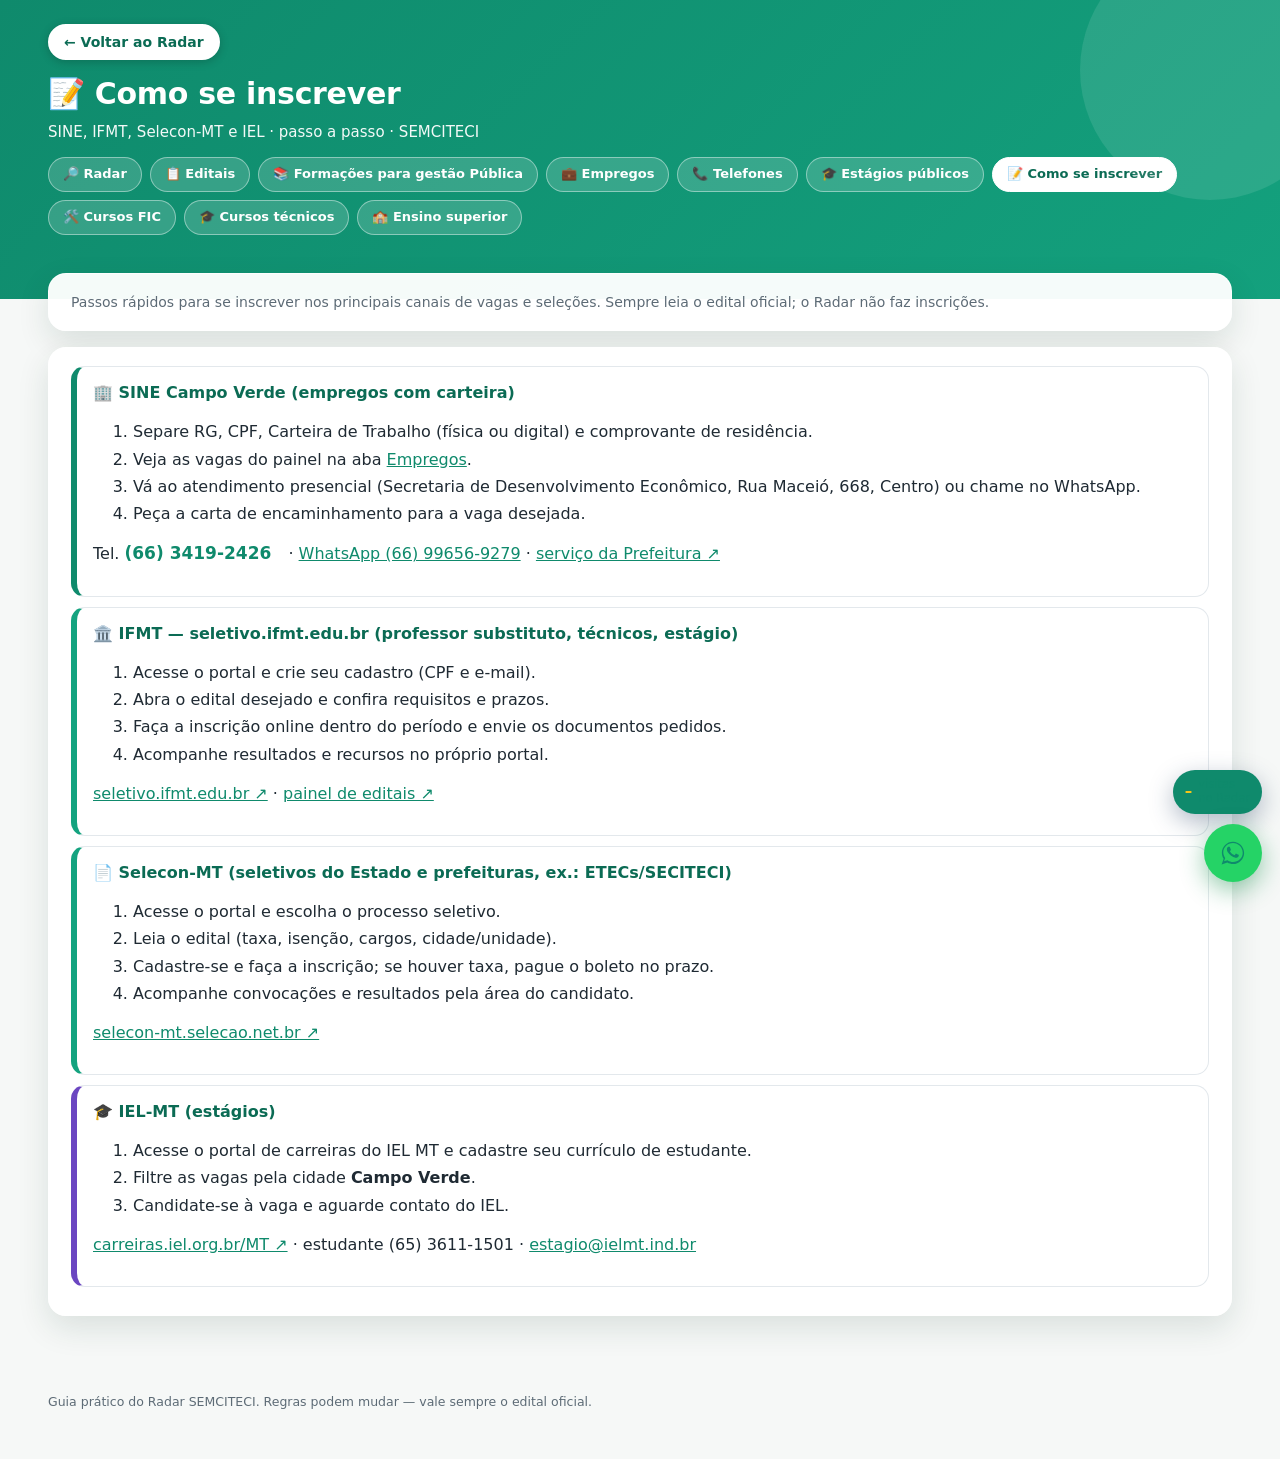
==== como-se-inscrever.html @ ea9b19a1 "Voltar: visible white pill inside header on all tabs" ====
<!DOCTYPE html>
<html lang="pt-BR">
<head>
<meta charset="utf-8">
<meta name="viewport" content="width=device-width, initial-scale=1">
<title>Como se inscrever · Campo Verde – SEMCITECI</title>
<script defer src="https://cloud.umami.is/script.js" data-website-id="8f86e914-4372-4a19-87a1-45985c46d121"></script>
<style>
:root{--azul:#0f8a6c;--azul2:#14a37f;--verde:#0f8a6c;--laranja:#f28c28;--cinza:#5d6b76;--fundo:#f6f8f7;--branco:#fff;--borda:#e3e8ec;--texto:#1f2a33;--ambar:#b7791f}
*{box-sizing:border-box}html,body{margin:0;padding:0}
body{font-family:"Segoe UI",system-ui,-apple-system,Roboto,Arial,sans-serif;background:var(--fundo);color:var(--texto);font-size:15px;line-height:1.45}
a{color:var(--azul2)}
header.topo{background:linear-gradient(135deg,#0f8a6c 0%,#14a37f 55%,#f2a33a 130%);color:#fff;padding:18px clamp(16px,3vw,36px) 16px}
header.topo h1{margin:0;font-size:22px;font-weight:600}
header.topo .sub{margin-top:4px;font-size:13.5px;opacity:.9}
.nav-abas{display:flex;flex-wrap:wrap;gap:8px;margin-top:12px}
.nav-abas a{color:#fff;text-decoration:none;font-size:13px;font-weight:600;padding:6px 12px;border-radius:999px;border:1px solid rgba(255,255,255,.35);background:rgba(255,255,255,.12)}
.nav-abas a:hover{background:rgba(255,255,255,.22)}
.nav-abas a.ativa{background:#fff;color:#0b6b54}
main{max-width:none;width:100%;margin:-40px auto 0;padding:0 clamp(20px,4vw,48px) 48px;box-sizing:border-box;position:relative;z-index:2}
.aviso{background:#fff8e6;border:1px solid #ecc98b;border-radius:10px;padding:12px 14px;margin-bottom:14px;font-size:14px;color:#7a5210}
.intro{background:var(--branco);border:1px solid var(--borda);border-radius:10px;padding:14px 16px;margin-bottom:14px;font-size:14px;color:var(--cinza)}
.bloco{margin-bottom:22px}
.bloco h2{margin:0 0 10px;font-size:17px;color:var(--azul)}
.card{background:var(--branco);border:1px solid var(--borda);border-radius:10px;padding:14px 16px;margin-bottom:10px;border-left:6px solid var(--azul2)}
.card.sine{border-left-color:var(--verde)}
.card.aprend{border-left-color:var(--laranja)}
.card.est{border-left-color:#6b46c1}
.card h3{margin:0 0 6px;font-size:16px;color:var(--azul)}
.meta{display:grid;grid-template-columns:repeat(auto-fit,minmax(140px,1fr));gap:6px 14px;font-size:13.5px;margin:8px 0}
.meta .r{font-size:11px;text-transform:uppercase;letter-spacing:.3px;color:var(--cinza)}
.selo{display:inline-block;font-size:12px;padding:2px 8px;border-radius:999px;border:1px solid var(--borda);background:#f7f9fb;margin:0 4px 4px 0}
.selo.n{background:#e7f4ec;border-color:#a7d3b8;color:#1f5e3a;font-weight:700}
table{width:100%;border-collapse:collapse;font-size:14px;background:#fff;border:1px solid var(--borda);border-radius:10px;overflow:hidden}
th,td{padding:8px 10px;border-bottom:1px solid var(--borda);text-align:left}
th{background:#eef2f7;font-size:12px;text-transform:uppercase;color:var(--cinza)}
td.num{text-align:right;font-weight:700;white-space:nowrap}
footer{max-width:none;width:100%;margin:0 auto;padding:0 clamp(16px,3vw,36px) 30px;font-size:12.5px;color:var(--cinza);box-sizing:border-box}
.flutuantes{position:fixed;right:18px;bottom:18px;z-index:60;display:flex;flex-direction:column;align-items:flex-end;gap:10px}
.visita-flutua{display:inline-flex;align-items:center;gap:6px;background:#0f8a6c;color:#fff;text-decoration:none;border-radius:999px;padding:8px 12px;font-size:12.5px;font-weight:600;box-shadow:0 8px 24px rgba(31,58,95,.35)}
.visita-flutua .n{font-size:15px;font-weight:800;color:#f5c518}
.visita-flutua .rot{opacity:.92;font-weight:500;font-size:11.5px;line-height:1.2}
.zap-flutua{width:58px;height:58px;border-radius:50%;background:#25d366;color:#fff;display:grid;place-items:center;box-shadow:0 8px 24px rgba(18,140,70,.45);text-decoration:none}
@media (max-width:640px){header.topo{padding:14px 16px}header.topo h1{font-size:18px}.flutuantes{right:14px;bottom:14px}}
.tel{font-size:17px;font-weight:700;color:var(--verde);text-decoration:none;margin-right:12px;white-space:nowrap}
.end{font-size:13px;color:var(--cinza)}
.fonte{font-size:12px;color:var(--cinza);margin-top:4px}
.card.emerg{border-left-color:#c53030}
.card.saude{border-left-color:var(--verde)}
/* RADAR_FULLBLEED */

/* full-bleed shell aligned with home */
header.topo{background:linear-gradient(135deg,#0f8a6c 0%,#14a37f 55%,#f2a33a 130%)!important;color:#fff;padding:22px clamp(16px,3vw,36px) 56px!important;position:relative;overflow:hidden}
header.topo:after{content:"";position:absolute;right:-50px;top:-50px;width:220px;height:220px;border-radius:50%;background:rgba(255,255,255,.08);pointer-events:none}
header.topo h1{font-size:26px!important;letter-spacing:-.2px}
header.topo .sub{font-size:14.5px!important;opacity:.95}
.nav-abas a{border-color:rgba(255,255,255,.4)!important;background:rgba(255,255,255,.14)!important}
.nav-abas a.ativa{background:#fff!important;color:#0b6b54!important}
main{max-width:none!important;width:100%!important;margin:-36px auto 0!important;padding:0 clamp(16px,3vw,36px) 40px!important;position:relative;z-index:2;box-sizing:border-box}
main > .aviso,main > .intro,main > .bloco,main > section{background:rgba(255,255,255,.96);backdrop-filter:blur(10px);-webkit-backdrop-filter:blur(10px);border:1px solid rgba(255,255,255,.75);box-shadow:0 10px 28px rgba(20,60,40,.10);border-radius:16px;padding:16px 18px;margin-bottom:14px}
main > .aviso{background:#fff8e6;border-color:#ecc98b}
main > .bloco{padding:16px 18px}
main > .bloco h2{margin-top:0}
footer{max-width:none!important;width:100%!important;padding:0 clamp(16px,3vw,36px) 30px!important;box-sizing:border-box}
table{width:100%!important}
.card{width:100%;box-sizing:border-box}
body{font-size:16px!important;background:#f6f8f7!important}

</style>
<link rel="stylesheet" href="radar-fx.css?v=2">
<style>.cv-bloco{border:3px solid #1b8a3a;background:#e8f6ec;border-radius:14px;padding:12px;margin:0 0 18px}.cv-bloco h2{color:#0f5f27}.cv-bloco .card{border-left:6px solid #1b8a3a}.selo-cv{background:#1b8a3a;color:#fff;border-radius:999px;padding:2px 9px;font-size:12px;font-weight:700;margin-right:4px}ol.passos li{margin:4px 0}</style>
<style id="voltar-css">.btn-voltar{display:inline-flex;align-items:center;gap:6px;position:relative;z-index:100000;background:#fff;color:#0b6b54!important;border:2px solid #fff;text-decoration:none;font:700 14px system-ui,sans-serif;padding:8px 14px;border-radius:999px;box-shadow:0 2px 10px rgba(0,0,0,.2);margin:0 0 12px}.btn-voltar:hover{background:#e8f6ec;color:#0b6b54!important}</style>
</head>
<body>
<header class="topo">
<a class="btn-voltar" href="index.html" aria-label="Voltar para o Radar">← Voltar ao Radar</a>

  <h1>📝 Como se inscrever</h1>
  <div class="sub">SINE, IFMT, Selecon-MT e IEL · passo a passo · SEMCITECI</div>
  <nav class="nav-abas" aria-label="Abas do Radar">
    <a href="index.html">🔎 Radar</a>
    <a href="editais.html">📋 Editais</a>
    <a href="formacoes.html">📚 Formações para gestão Pública</a>
    <a href="empregos.html">💼 Empregos</a>
    <a href="telefones.html">📞 Telefones</a>
    <a href="estagios-publicos.html">🎓 Estágios públicos</a>
    <a class="ativa" href="como-se-inscrever.html">📝 Como se inscrever</a>
    <a href="cursos-fic.html">🛠️ Cursos FIC</a>
    <a href="cursos-tecnicos.html">🎓 Cursos técnicos</a>
    <a href="ensino-superior.html">🏫 Ensino superior</a>
  </nav>
</header>
<main>
  <p class="intro">Passos rápidos para se inscrever nos principais canais de vagas e seleções. Sempre leia o edital oficial; o Radar não faz inscrições.</p>
  <section class="bloco">
    <div class="card sine"><h3>🏢 SINE Campo Verde (empregos com carteira)</h3><ol class="passos"><li>Separe RG, CPF, Carteira de Trabalho (física ou digital) e comprovante de residência.</li><li>Veja as vagas do painel na aba <a href="empregos.html">Empregos</a>.</li><li>Vá ao atendimento presencial (Secretaria de Desenvolvimento Econômico, Rua Maceió, 668, Centro) ou chame no WhatsApp.</li><li>Peça a carta de encaminhamento para a vaga desejada.</li></ol><p>Tel. <a class="tel" href="tel:+556634192426">(66) 3419-2426</a> · <a href="https://wa.me/5566996569279" target="_blank" rel="noopener">WhatsApp (66) 99656-9279</a> · <a href="https://campoverde.servicos.pentagono.info/index/servico/t/empresa/c/60/d/desenvolvimento-economico/s/486/sine" target="_blank" rel="noopener">serviço da Prefeitura ↗</a></p></div>
    <div class="card"><h3>🏛️ IFMT — seletivo.ifmt.edu.br (professor substituto, técnicos, estágio)</h3><ol class="passos"><li>Acesse o portal e crie seu cadastro (CPF e e-mail).</li><li>Abra o edital desejado e confira requisitos e prazos.</li><li>Faça a inscrição online dentro do período e envie os documentos pedidos.</li><li>Acompanhe resultados e recursos no próprio portal.</li></ol><p><a href="https://seletivo.ifmt.edu.br/" target="_blank" rel="noopener">seletivo.ifmt.edu.br ↗</a> · <a href="https://ifmt.edu.br/painel-de-editais/" target="_blank" rel="noopener">painel de editais ↗</a></p></div>
    <div class="card"><h3>📄 Selecon-MT (seletivos do Estado e prefeituras, ex.: ETECs/SECITECI)</h3><ol class="passos"><li>Acesse o portal e escolha o processo seletivo.</li><li>Leia o edital (taxa, isenção, cargos, cidade/unidade).</li><li>Cadastre-se e faça a inscrição; se houver taxa, pague o boleto no prazo.</li><li>Acompanhe convocações e resultados pela área do candidato.</li></ol><p><a href="https://selecon-mt.selecao.net.br/" target="_blank" rel="noopener">selecon-mt.selecao.net.br ↗</a></p></div>
    <div class="card est"><h3>🎓 IEL-MT (estágios)</h3><ol class="passos"><li>Acesse o portal de carreiras do IEL MT e cadastre seu currículo de estudante.</li><li>Filtre as vagas pela cidade <b>Campo Verde</b>.</li><li>Candidate-se à vaga e aguarde contato do IEL.</li></ol><p><a href="https://carreiras.iel.org.br/MT" target="_blank" rel="noopener">carreiras.iel.org.br/MT ↗</a> · estudante (65) 3611-1501 · <a href="mailto:estagio@ielmt.ind.br">estagio@ielmt.ind.br</a></p></div>
  </section>
</main>
<footer>
  <p>Guia prático do Radar SEMCITECI. Regras podem mudar — vale sempre o edital oficial.</p>
</footer>
<div class="flutuantes">
  <a class="visita-flutua" href="https://cloud.umami.is/share/7hVTdO6MIDLnGNvM" target="_blank" rel="noopener noreferrer" title="Ver estatísticas públicas" aria-label="Visitas ao Radar"><span class="n" id="visitaNum">–</span><span class="rot">visitas<br>no Radar</span></a>
  <a class="zap-flutua" href="https://wa.me/556692629903?text=Ol%C3%A1%2C%20vim%20pelo%20Radar%20de%20Oportunidades%20e%20gostaria%20de%20falar%20com%20a%20SEMCITECI." target="_blank" rel="noopener" aria-label="Fale com a SEMCITECI pelo WhatsApp" title="Fale com a SEMCITECI"><svg width="28" height="28" viewBox="0 0 32 32" aria-hidden="true"><path fill="currentColor" d="M16 3C9 3 3.3 8.7 3.3 15.7c0 2.5.7 4.9 2 7L3 29l6.5-2.1c2 1.1 4.2 1.7 6.5 1.7 7 0 12.7-5.7 12.7-12.7S23 3 16 3zm0 23.2c-2.1 0-4.1-.6-5.9-1.7l-.4-.3-3.9 1.3 1.3-3.8-.3-.4c-1.2-1.8-1.9-3.9-1.9-6.1C4.9 9.6 9.9 4.7 16 4.7s11.1 5 11.1 11.1S22.1 26.2 16 26.2zm6.1-8.3c-.3-.2-2-1-2.3-1.1-.3-.1-.5-.2-.8.2-.2.3-.9 1.1-1.1 1.3-.2.2-.4.3-.7.1-.3-.2-1.4-.5-2.7-1.7-1-.9-1.7-2-1.9-2.3-.2-.3 0-.5.1-.7l.5-.6c.2-.2.2-.4.3-.6.1-.2 0-.5 0-.6l-1-2.5c-.3-.7-.5-.6-.8-.6h-.6c-.2 0-.6.1-.9.4-.3.3-1.2 1.1-1.2 2.8s1.2 3.2 1.4 3.5c.2.2 2.4 3.6 5.8 5 .8.3 1.4.5 1.9.7.8.3 1.5.2 2.1.1.6-.1 2-.8 2.2-1.6.3-.8.3-1.4.2-1.6-.1-.1-.3-.2-.6-.3z"/></svg></a>
</div>
<script>
(function(){
  var SHARE='7hVTdO6MIDLnGNvM',WID='8f86e914-4372-4a19-87a1-45985c46d121',BASE='https://cloud.umami.is/analytics/us/api',el=document.getElementById('visitaNum');
  if(el){ fetch(BASE+'/share/'+SHARE).then(function(r){return r.json();}).then(function(s){return fetch(BASE+'/websites/'+WID+'/stats?startAt=0&endAt='+Date.now(),{headers:{'x-umami-share-token':s.token,'x-umami-share-context':SHARE}}).then(function(r){return r.json();});}).then(function(st){if(st&&st.visitors!=null)el.textContent=Number(st.visitors).toLocaleString('pt-BR');}).catch(function(){}); }
})();
</script>
<script defer src="radar-fx.js?v=2"></script>
</body>
</html>
---- radar-fx.css ----
/* Radar SEMCITECI — transição tecnológica entre abas */
@view-transition { navigation: auto; }

::view-transition-old(root) {
  animation: radar-out .42s cubic-bezier(.2,.8,.2,1) both;
}
::view-transition-new(root) {
  animation: radar-in .55s cubic-bezier(.2,.8,.2,1) both;
}

@keyframes radar-out {
  0% { opacity: 1; filter: blur(0) brightness(1); transform: scale(1); }
  100% { opacity: 0; filter: blur(8px) brightness(1.25); transform: scale(1.03); }
}
@keyframes radar-in {
  0% { opacity: 0; filter: blur(10px) brightness(1.35); transform: scale(.97); clip-path: inset(0 50% 0 50%); }
  55% { clip-path: inset(0 0 0 0); }
  100% { opacity: 1; filter: blur(0) brightness(1); transform: scale(1); clip-path: inset(0 0 0 0); }
}

#radar-fx-overlay {
  position: fixed; inset: 0; z-index: 99999; pointer-events: none;
  opacity: 0; visibility: hidden;
  background:
    radial-gradient(ellipse 80% 60% at 50% 40%, rgba(15,138,108,.45), transparent 70%),
    linear-gradient(180deg, #06241c 0%, #0b3d32 45%, #0a2a24 100%);
  transition: opacity .2s ease, visibility .2s;
}
#radar-fx-overlay.on { opacity: 1; visibility: visible; pointer-events: auto; }

#radar-fx-overlay .grid {
  position: absolute; inset: 0;
  background-image:
    linear-gradient(rgba(120,255,210,.08) 1px, transparent 1px),
    linear-gradient(90deg, rgba(120,255,210,.08) 1px, transparent 1px);
  background-size: 40px 40px;
  mask-image: radial-gradient(ellipse at center, #000 30%, transparent 75%);
  animation: grid-pulse .9s ease-out both;
}
#radar-fx-overlay .scan {
  position: absolute; left: 0; right: 0; height: 28%;
  background: linear-gradient(180deg, transparent, rgba(80,255,200,.35), transparent);
  box-shadow: 0 0 40px rgba(80,255,200,.4);
  animation: scan-sweep .85s cubic-bezier(.2,.7,.2,1) both;
}
#radar-fx-overlay .ring {
  position: absolute; left: 50%; top: 42%; width: 180px; height: 180px;
  margin: -90px 0 0 -90px; border-radius: 50%;
  border: 2px solid rgba(120,255,210,.55);
  box-shadow: 0 0 30px rgba(80,255,200,.35), inset 0 0 30px rgba(80,255,200,.12);
  animation: ring-spin .9s ease-out both;
}
#radar-fx-overlay .ring:before, #radar-fx-overlay .ring:after {
  content: ""; position: absolute; inset: 18%; border-radius: 50%;
  border: 1px dashed rgba(120,255,210,.4);
}
#radar-fx-overlay .ring:after { inset: 34%; border-style: solid; border-color: rgba(242,140,40,.7); }
#radar-fx-overlay .beam {
  position: absolute; left: 50%; top: 42%; width: 2px; height: 90px;
  margin-left: -1px; margin-top: -90px;
  background: linear-gradient(180deg, rgba(242,140,40,.95), transparent);
  transform-origin: bottom center;
  animation: beam-rot .9s linear both;
  filter: drop-shadow(0 0 8px #f28c28);
}
#radar-fx-overlay .label {
  position: absolute; left: 50%; top: 68%; transform: translateX(-50%);
  font-family: "Segoe UI", system-ui, sans-serif;
  font-size: 13px; font-weight: 700; letter-spacing: .28em; text-transform: uppercase;
  color: #b8ffe8; text-shadow: 0 0 18px rgba(80,255,200,.8);
  white-space: nowrap;
}
#radar-fx-overlay .label b { color: #ffd28a; }

@keyframes scan-sweep {
  0% { top: -30%; opacity: 0; }
  20% { opacity: 1; }
  100% { top: 100%; opacity: .2; }
}
@keyframes ring-spin {
  0% { transform: scale(.4) rotate(0deg); opacity: 0; }
  40% { opacity: 1; }
  100% { transform: scale(1.15) rotate(180deg); opacity: .85; }
}
@keyframes beam-rot {
  0% { transform: rotate(0deg); opacity: 0; }
  15% { opacity: 1; }
  100% { transform: rotate(320deg); opacity: .7; }
}
@keyframes grid-pulse {
  0% { opacity: 0; transform: scale(1.08); }
  100% { opacity: 1; transform: scale(1); }
}

/* entrada da página */
body.radar-enter main,
body.radar-enter .shell,
body.radar-enter .painel {
  animation: page-rise .65s cubic-bezier(.2,.8,.2,1) both;
}
@keyframes page-rise {
  0% { opacity: 0; transform: translateY(18px); filter: blur(6px); }
  100% { opacity: 1; transform: none; filter: none; }
}

@media (prefers-reduced-motion: reduce) {
  ::view-transition-old(root), ::view-transition-new(root),
  #radar-fx-overlay .scan, #radar-fx-overlay .ring, #radar-fx-overlay .beam,
  #radar-fx-overlay .grid, body.radar-enter main, body.radar-enter .shell, body.radar-enter .painel {
    animation: none !important;
  }
  #radar-fx-overlay { display: none !important; }
}


/* === Tema unificado das abas (igual à inicial) === */
html, body { width: 100%; max-width: 100%; overflow-x: hidden; }
body {
  --azul: #0f8a6c !important;
  --azul2: #14a37f !important;
  --verde: #0f8a6c !important;
  --laranja: #f28c28 !important;
  --cinza: #5d6b76 !important;
  --fundo: #f6f8f7 !important;
  --borda: #e3e8ec !important;
  --texto: #1f2a33 !important;
  background: #f6f8f7 !important;
  font-size: 16px !important;
}
header.topo {
  background: linear-gradient(135deg, #0f8a6c 0%, #14a37f 55%, #f2a33a 130%) !important;
  background-size: 200% 200% !important;
  color: #fff !important;
  padding: 24px clamp(20px, 4vw, 48px) 64px !important;
  width: 100% !important;
  box-sizing: border-box !important;
  position: relative !important;
  overflow: hidden !important;
}
header.topo:after {
  content: "" !important;
  position: absolute !important;
  right: -60px !important; top: -60px !important;
  width: 260px !important; height: 260px !important;
  border-radius: 50% !important;
  background: rgba(255,255,255,.1) !important;
  pointer-events: none !important;
}
header.topo h1 { margin: 0 !important; font-size: clamp(22px, 2.4vw, 30px) !important; font-weight: 700 !important; letter-spacing: -.3px !important; }
header.topo .sub { margin-top: 6px !important; font-size: 15px !important; opacity: .95 !important; }
.nav-abas { display: flex !important; flex-wrap: wrap !important; gap: 8px !important; margin-top: 14px !important; }
.nav-abas a {
  color: #fff !important; text-decoration: none !important; font-size: 13px !important; font-weight: 600 !important;
  padding: 7px 14px !important; border-radius: 999px !important;
  border: 1px solid rgba(255,255,255,.42) !important; background: rgba(255,255,255,.16) !important;
}
.nav-abas a:hover { background: rgba(255,255,255,.28) !important; }
.nav-abas a.ativa { background: #fff !important; color: #0b6b54 !important; border-color: #fff !important; }

main {
  max-width: none !important;
  width: 100% !important;
  margin: -40px 0 0 !important;
  padding: 0 clamp(20px, 4vw, 48px) 48px !important;
  position: relative !important;
  z-index: 2 !important;
  box-sizing: border-box !important;
}
main > .aviso,
main > .intro,
main > .bloco,
main > section.bloco {
  width: 100% !important;
  max-width: none !important;
  box-sizing: border-box !important;
  background: rgba(255,255,255,.96) !important;
  backdrop-filter: blur(12px);
  -webkit-backdrop-filter: blur(12px);
  border: 1px solid rgba(255,255,255,.75) !important;
  box-shadow: 0 12px 32px rgba(20,60,40,.12) !important;
  border-radius: 18px !important;
  padding: 18px 22px !important;
  margin-bottom: 16px !important;
}
main > .aviso { background: #fff8e6 !important; border-color: #ecc98b !important; }
main > .bloco h2 { margin: 0 0 12px !important; color: #0b6b54 !important; font-size: 18px !important; }
.card {
  width: 100% !important;
  max-width: none !important;
  box-sizing: border-box !important;
  border-radius: 14px !important;
  border-left-width: 6px !important;
}
.card h3 { color: #0b6b54 !important; }
table { width: 100% !important; border-radius: 14px !important; overflow: hidden !important; }
.selo.n, .selo.ok { background: #e6f6f1 !important; border-color: #9ad9c4 !important; color: #0b6b54 !important; }
a { color: #0f8a6c !important; }
footer {
  max-width: none !important; width: 100% !important;
  padding: 0 clamp(20px, 4vw, 48px) 36px !important;
  box-sizing: border-box !important;
}
.visita-flutua { background: #0f8a6c !important; }
@media (max-width: 640px) {
  header.topo { padding: 18px 16px 52px !important; }
  header.topo h1 { font-size: 20px !important; }
  main { padding: 0 12px 32px !important; margin-top: -28px !important; }
}
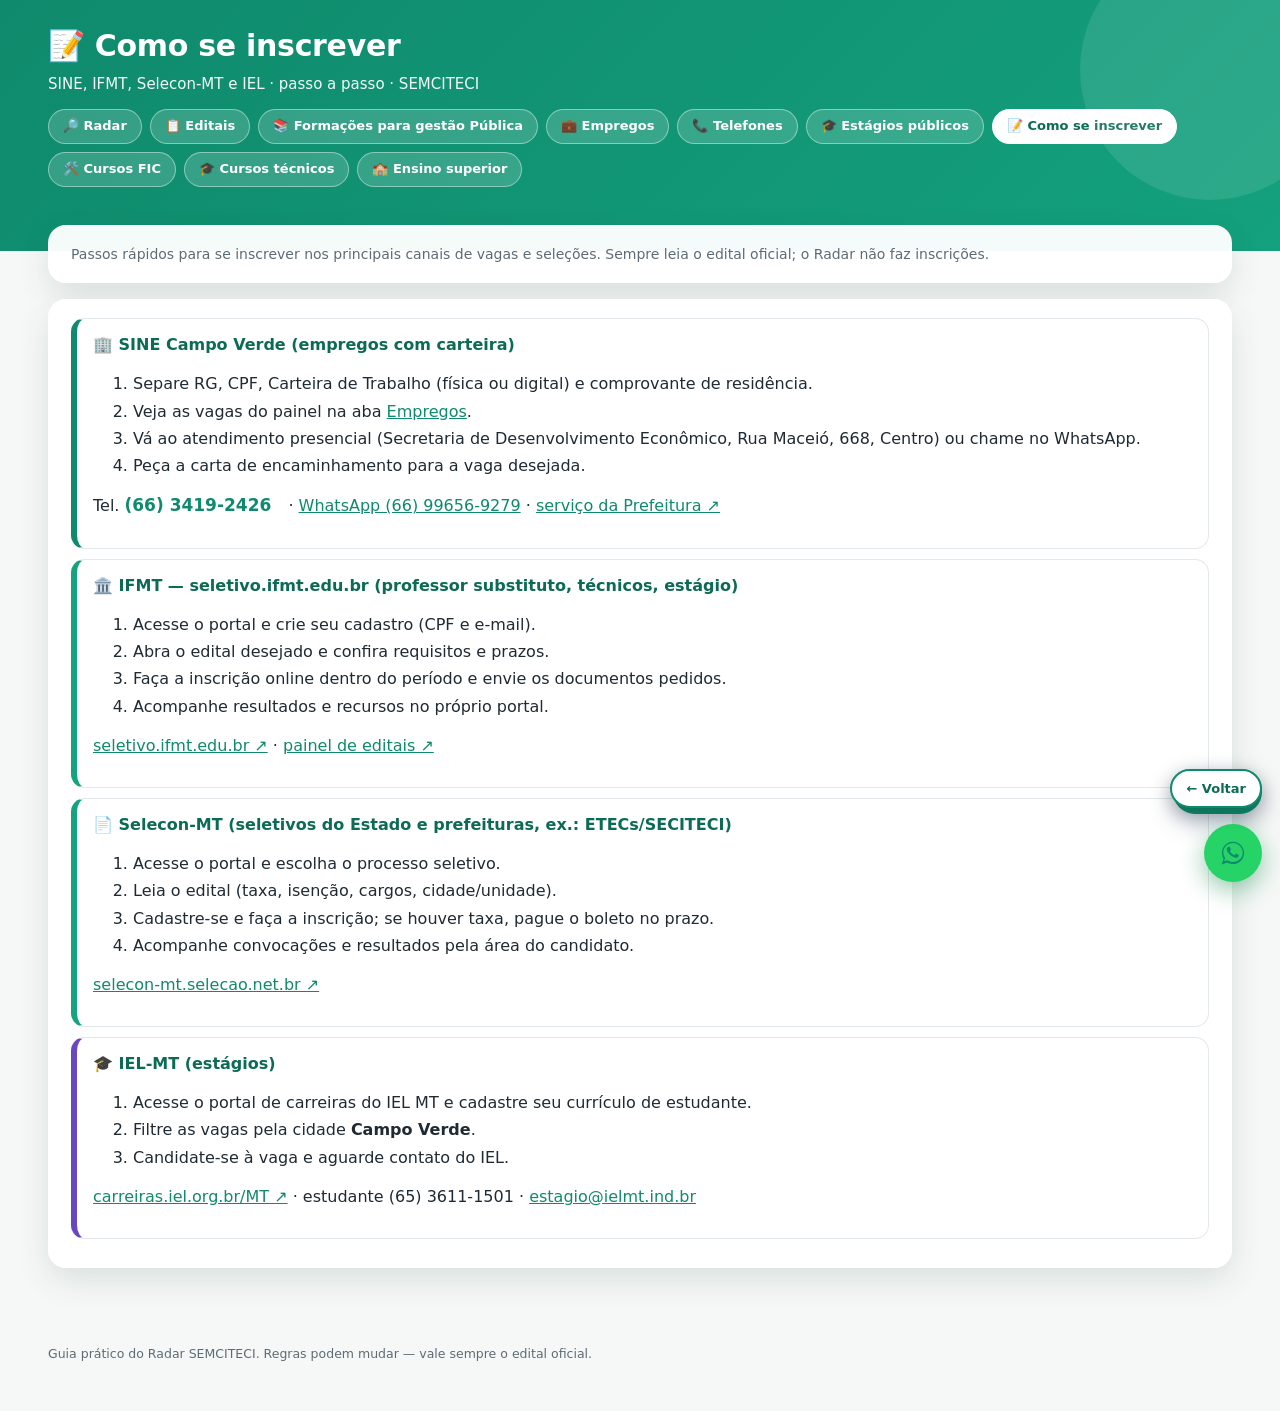
==== commit ab818b0b: "Voltar: floating pill near visit counter" ====
--- a/como-se-inscrever.html
+++ b/como-se-inscrever.html
@@ -69,13 +69,11 @@
 </style>
 <link rel="stylesheet" href="radar-fx.css?v=2">
 <style>.cv-bloco{border:3px solid #1b8a3a;background:#e8f6ec;border-radius:14px;padding:12px;margin:0 0 18px}.cv-bloco h2{color:#0f5f27}.cv-bloco .card{border-left:6px solid #1b8a3a}.selo-cv{background:#1b8a3a;color:#fff;border-radius:999px;padding:2px 9px;font-size:12px;font-weight:700;margin-right:4px}ol.passos li{margin:4px 0}</style>
-<style id="voltar-css">.btn-voltar{display:inline-flex;align-items:center;gap:6px;position:relative;z-index:100000;background:#fff;color:#0b6b54!important;border:2px solid #fff;text-decoration:none;font:700 14px system-ui,sans-serif;padding:8px 14px;border-radius:999px;box-shadow:0 2px 10px rgba(0,0,0,.2);margin:0 0 12px}.btn-voltar:hover{background:#e8f6ec;color:#0b6b54!important}</style>
+<style id="voltar-css">.btn-voltar{position:fixed;right:18px;bottom:92px;z-index:100001;display:inline-flex;align-items:center;gap:6px;background:#fff;color:#0b6b54!important;border:2px solid #0f8a6c;text-decoration:none;font:700 13px system-ui,sans-serif;padding:10px 14px;border-radius:999px;box-shadow:0 6px 18px rgba(0,0,0,.22)}.btn-voltar:hover{background:#e8f6ec}</style>
 </head>
 <body>
 <header class="topo">
-<a class="btn-voltar" href="index.html" aria-label="Voltar para o Radar">← Voltar ao Radar</a>
-
-  <h1>📝 Como se inscrever</h1>
+<h1>📝 Como se inscrever</h1>
   <div class="sub">SINE, IFMT, Selecon-MT e IEL · passo a passo · SEMCITECI</div>
   <nav class="nav-abas" aria-label="Abas do Radar">
     <a href="index.html">🔎 Radar</a>
@@ -102,6 +100,7 @@
 <footer>
   <p>Guia prático do Radar SEMCITECI. Regras podem mudar — vale sempre o edital oficial.</p>
 </footer>
+<a class="btn-voltar" href="index.html" aria-label="Voltar para o Radar">← Voltar</a>
 <div class="flutuantes">
   <a class="visita-flutua" href="https://cloud.umami.is/share/7hVTdO6MIDLnGNvM" target="_blank" rel="noopener noreferrer" title="Ver estatísticas públicas" aria-label="Visitas ao Radar"><span class="n" id="visitaNum">–</span><span class="rot">visitas<br>no Radar</span></a>
   <a class="zap-flutua" href="https://wa.me/556692629903?text=Ol%C3%A1%2C%20vim%20pelo%20Radar%20de%20Oportunidades%20e%20gostaria%20de%20falar%20com%20a%20SEMCITECI." target="_blank" rel="noopener" aria-label="Fale com a SEMCITECI pelo WhatsApp" title="Fale com a SEMCITECI"><svg width="28" height="28" viewBox="0 0 32 32" aria-hidden="true"><path fill="currentColor" d="M16 3C9 3 3.3 8.7 3.3 15.7c0 2.5.7 4.9 2 7L3 29l6.5-2.1c2 1.1 4.2 1.7 6.5 1.7 7 0 12.7-5.7 12.7-12.7S23 3 16 3zm0 23.2c-2.1 0-4.1-.6-5.9-1.7l-.4-.3-3.9 1.3 1.3-3.8-.3-.4c-1.2-1.8-1.9-3.9-1.9-6.1C4.9 9.6 9.9 4.7 16 4.7s11.1 5 11.1 11.1S22.1 26.2 16 26.2zm6.1-8.3c-.3-.2-2-1-2.3-1.1-.3-.1-.5-.2-.8.2-.2.3-.9 1.1-1.1 1.3-.2.2-.4.3-.7.1-.3-.2-1.4-.5-2.7-1.7-1-.9-1.7-2-1.9-2.3-.2-.3 0-.5.1-.7l.5-.6c.2-.2.2-.4.3-.6.1-.2 0-.5 0-.6l-1-2.5c-.3-.7-.5-.6-.8-.6h-.6c-.2 0-.6.1-.9.4-.3.3-1.2 1.1-1.2 2.8s1.2 3.2 1.4 3.5c.2.2 2.4 3.6 5.8 5 .8.3 1.4.5 1.9.7.8.3 1.5.2 2.1.1.6-.1 2-.8 2.2-1.6.3-.8.3-1.4.2-1.6-.1-.1-.3-.2-.6-.3z"/></svg></a>
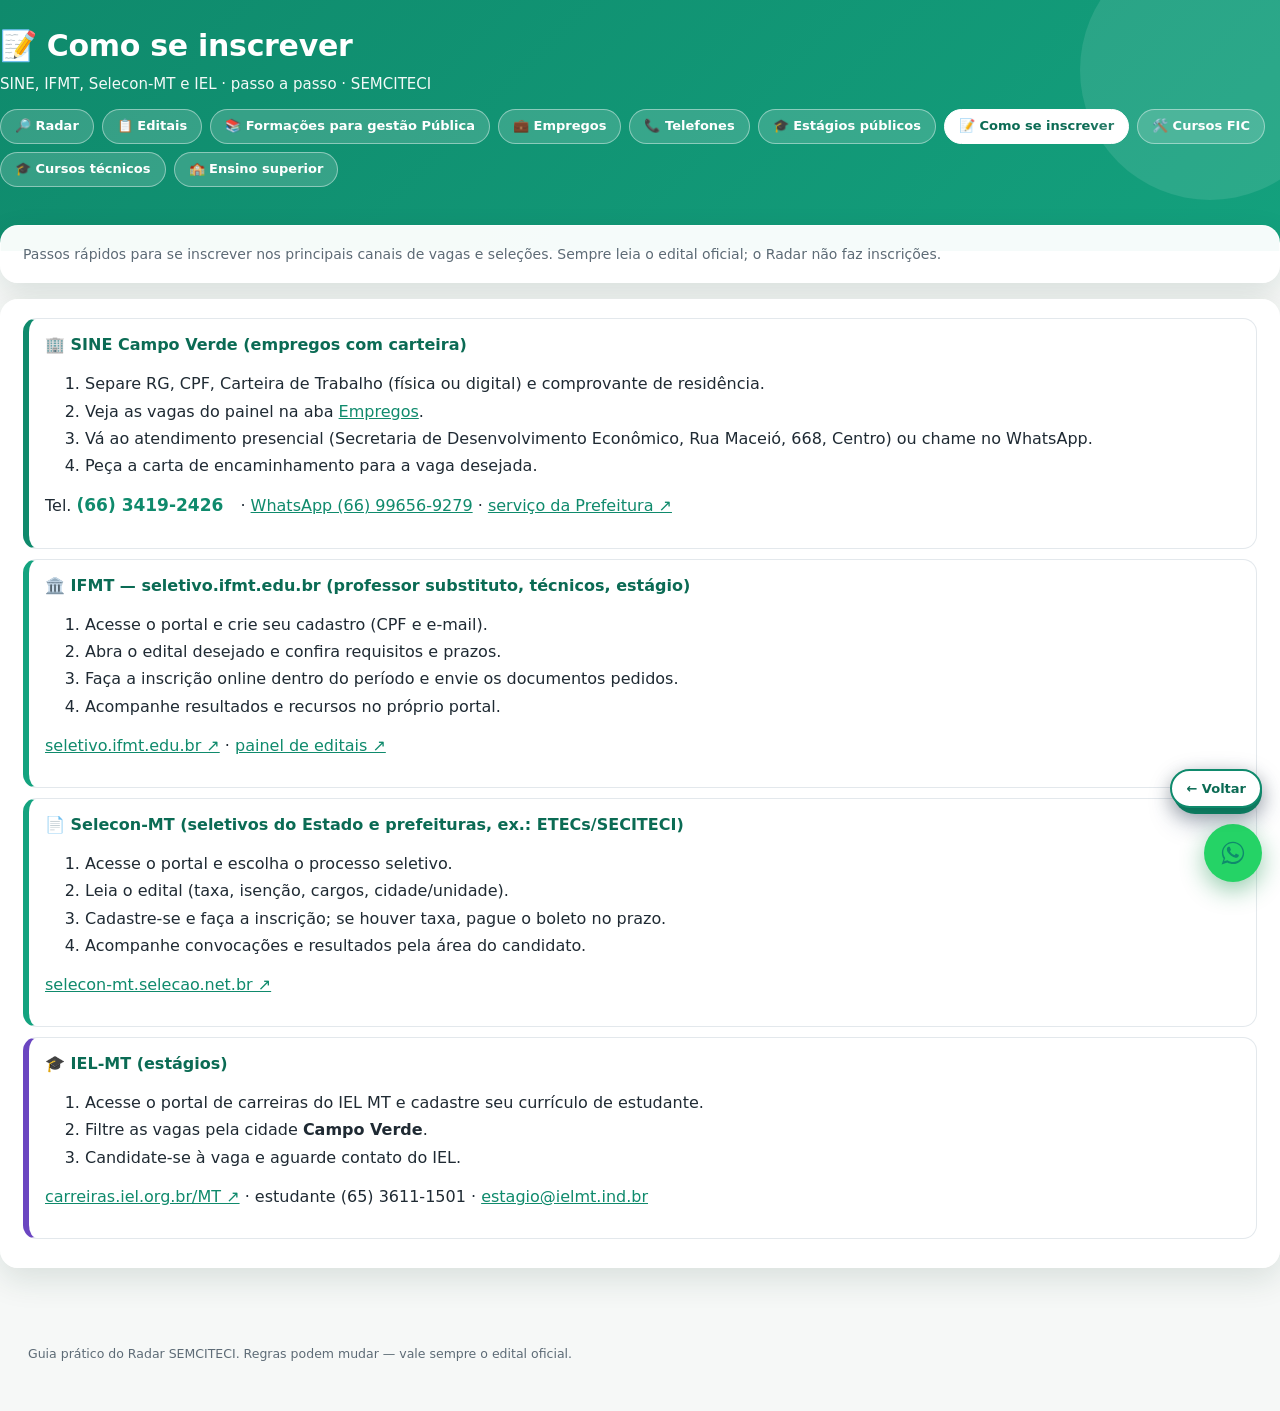
==== commit 4d2f5882: "Add Instagram @semcitecicampoverdemt; unify left margin with logo (radar-fx)" ====
--- a/como-se-inscrever.html
+++ b/como-se-inscrever.html
@@ -67,7 +67,7 @@
 body{font-size:16px!important;background:#f6f8f7!important}
 
 </style>
-<link rel="stylesheet" href="radar-fx.css?v=2">
+<link rel="stylesheet" href="radar-fx.css?v=3">
 <style>.cv-bloco{border:3px solid #1b8a3a;background:#e8f6ec;border-radius:14px;padding:12px;margin:0 0 18px}.cv-bloco h2{color:#0f5f27}.cv-bloco .card{border-left:6px solid #1b8a3a}.selo-cv{background:#1b8a3a;color:#fff;border-radius:999px;padding:2px 9px;font-size:12px;font-weight:700;margin-right:4px}ol.passos li{margin:4px 0}</style>
 <style id="voltar-css">.btn-voltar{position:fixed;right:18px;bottom:92px;z-index:100001;display:inline-flex;align-items:center;gap:6px;background:#fff;color:#0b6b54!important;border:2px solid #0f8a6c;text-decoration:none;font:700 13px system-ui,sans-serif;padding:10px 14px;border-radius:999px;box-shadow:0 6px 18px rgba(0,0,0,.22)}.btn-voltar:hover{background:#e8f6ec}</style>
 </head>
--- a/radar-fx.css
+++ b/radar-fx.css
@@ -131,7 +131,7 @@
   background: linear-gradient(135deg, #0f8a6c 0%, #14a37f 55%, #f2a33a 130%) !important;
   background-size: 200% 200% !important;
   color: #fff !important;
-  padding: 24px clamp(20px, 4vw, 48px) 64px !important;
+  padding: 24px 0 64px !important; /* lateral = .wrap (mesma margem da logo) */
   width: 100% !important;
   box-sizing: border-box !important;
   position: relative !important;
@@ -161,7 +161,7 @@
   max-width: none !important;
   width: 100% !important;
   margin: -40px 0 0 !important;
-  padding: 0 clamp(20px, 4vw, 48px) 48px !important;
+  padding: 0 0 48px !important; /* lateral via .wrap */
   position: relative !important;
   z-index: 2 !important;
   box-sizing: border-box !important;
@@ -197,12 +197,20 @@
 a { color: #0f8a6c !important; }
 footer {
   max-width: none !important; width: 100% !important;
-  padding: 0 clamp(20px, 4vw, 48px) 36px !important;
+  padding: 0 clamp(16px, 3vw, 28px) 36px !important;
   box-sizing: border-box !important;
 }
 .visita-flutua { background: #0f8a6c !important; }
+/* mesma margem lateral da logo em todo o Radar */
+.wrap,
+.shell.wrap,
+header.topo .wrap {
+  padding-left: clamp(16px, 3vw, 28px) !important;
+  padding-right: clamp(16px, 3vw, 28px) !important;
+  box-sizing: border-box !important;
+}
 @media (max-width: 640px) {
-  header.topo { padding: 18px 16px 52px !important; }
+  header.topo { padding: 18px 0 52px !important; }
   header.topo h1 { font-size: 20px !important; }
-  main { padding: 0 12px 32px !important; margin-top: -28px !important; }
-}
+  main { padding-left: 0 !important; padding-right: 0 !important; padding-bottom: 32px !important; margin-top: -28px !important; }
+}
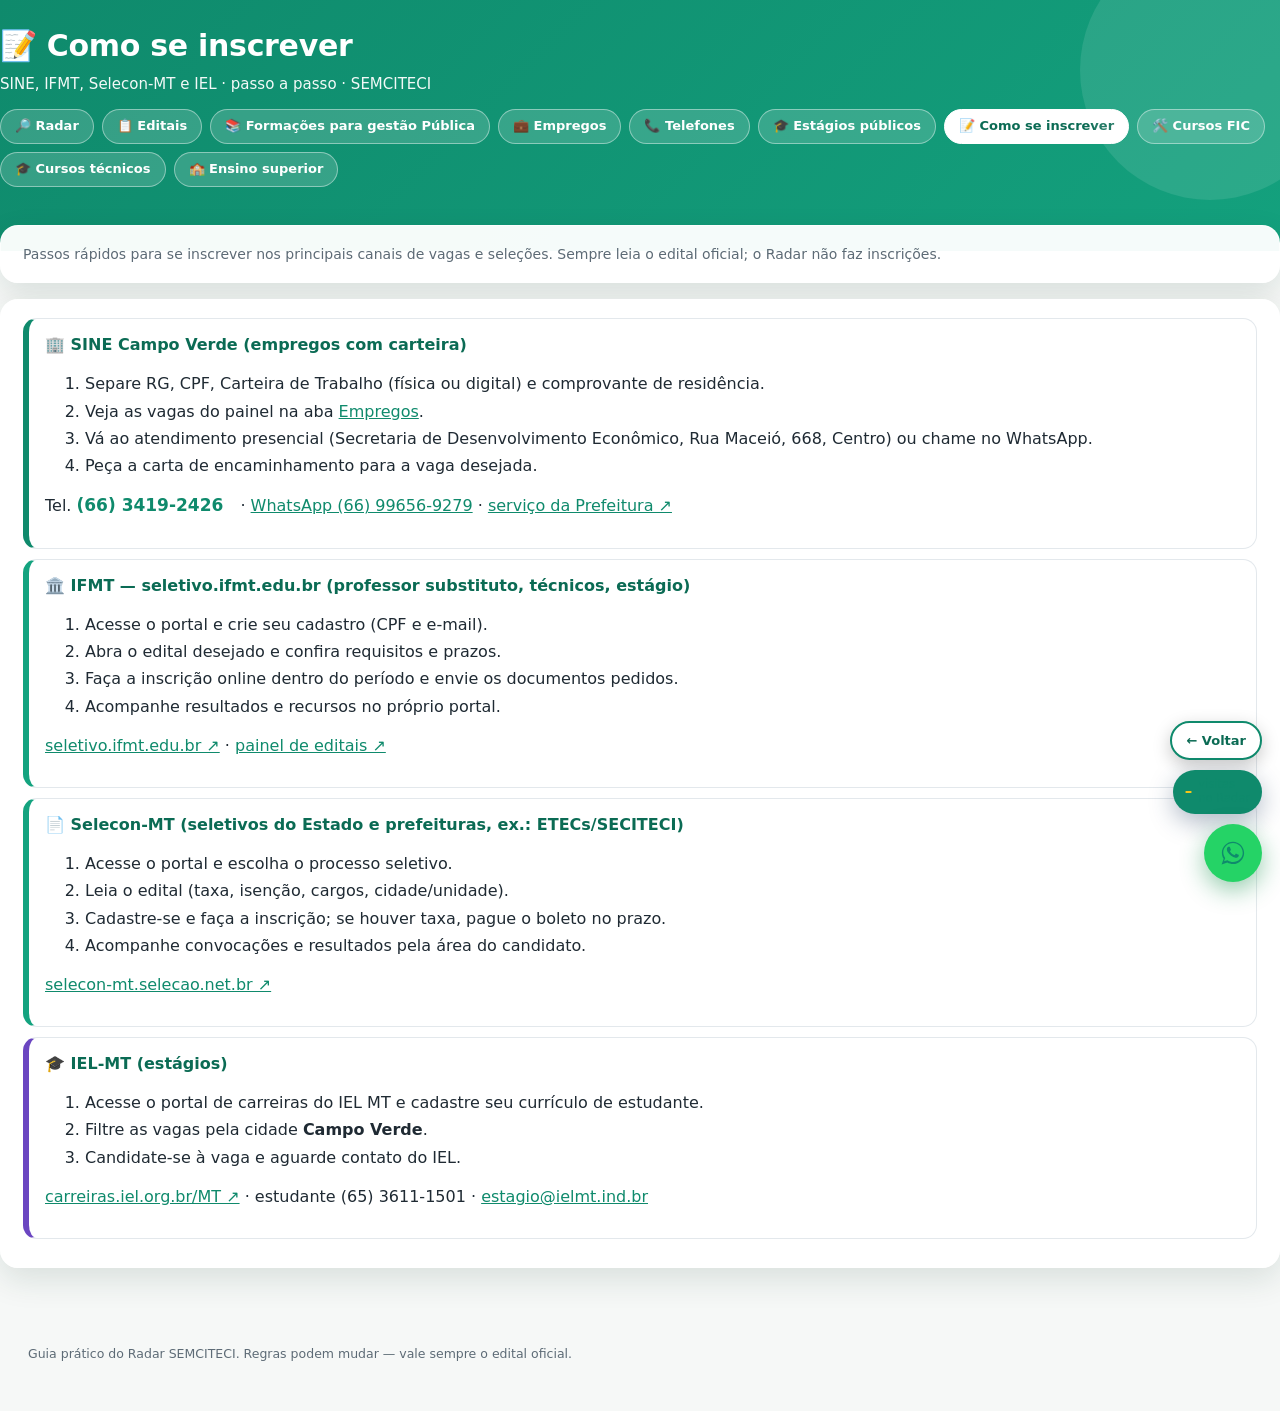
==== commit cdbad315: "Voltar flutuante acima do medidor de visitas" ====
--- a/como-se-inscrever.html
+++ b/como-se-inscrever.html
@@ -69,7 +69,7 @@
 </style>
 <link rel="stylesheet" href="radar-fx.css?v=3">
 <style>.cv-bloco{border:3px solid #1b8a3a;background:#e8f6ec;border-radius:14px;padding:12px;margin:0 0 18px}.cv-bloco h2{color:#0f5f27}.cv-bloco .card{border-left:6px solid #1b8a3a}.selo-cv{background:#1b8a3a;color:#fff;border-radius:999px;padding:2px 9px;font-size:12px;font-weight:700;margin-right:4px}ol.passos li{margin:4px 0}</style>
-<style id="voltar-css">.btn-voltar{position:fixed;right:18px;bottom:92px;z-index:100001;display:inline-flex;align-items:center;gap:6px;background:#fff;color:#0b6b54!important;border:2px solid #0f8a6c;text-decoration:none;font:700 13px system-ui,sans-serif;padding:10px 14px;border-radius:999px;box-shadow:0 6px 18px rgba(0,0,0,.22)}.btn-voltar:hover{background:#e8f6ec}</style>
+<style id="voltar-css">.btn-voltar{position:static;display:inline-flex;align-items:center;gap:6px;background:#fff;color:#0b6b54!important;border:2px solid #0f8a6c;text-decoration:none;font:700 13px system-ui,sans-serif;padding:10px 14px;border-radius:999px;box-shadow:0 6px 18px rgba(0,0,0,.22);white-space:nowrap}.btn-voltar:hover{background:#e8f6ec}.flutuantes{z-index:100001!important}</style>
 </head>
 <body>
 <header class="topo">
@@ -100,8 +100,8 @@
 <footer>
   <p>Guia prático do Radar SEMCITECI. Regras podem mudar — vale sempre o edital oficial.</p>
 </footer>
-<a class="btn-voltar" href="index.html" aria-label="Voltar para o Radar">← Voltar</a>
 <div class="flutuantes">
+  <a class="btn-voltar" href="index.html" aria-label="Voltar para o Radar">← Voltar</a>
   <a class="visita-flutua" href="https://cloud.umami.is/share/7hVTdO6MIDLnGNvM" target="_blank" rel="noopener noreferrer" title="Ver estatísticas públicas" aria-label="Visitas ao Radar"><span class="n" id="visitaNum">–</span><span class="rot">visitas<br>no Radar</span></a>
   <a class="zap-flutua" href="https://wa.me/556692629903?text=Ol%C3%A1%2C%20vim%20pelo%20Radar%20de%20Oportunidades%20e%20gostaria%20de%20falar%20com%20a%20SEMCITECI." target="_blank" rel="noopener" aria-label="Fale com a SEMCITECI pelo WhatsApp" title="Fale com a SEMCITECI"><svg width="28" height="28" viewBox="0 0 32 32" aria-hidden="true"><path fill="currentColor" d="M16 3C9 3 3.3 8.7 3.3 15.7c0 2.5.7 4.9 2 7L3 29l6.5-2.1c2 1.1 4.2 1.7 6.5 1.7 7 0 12.7-5.7 12.7-12.7S23 3 16 3zm0 23.2c-2.1 0-4.1-.6-5.9-1.7l-.4-.3-3.9 1.3 1.3-3.8-.3-.4c-1.2-1.8-1.9-3.9-1.9-6.1C4.9 9.6 9.9 4.7 16 4.7s11.1 5 11.1 11.1S22.1 26.2 16 26.2zm6.1-8.3c-.3-.2-2-1-2.3-1.1-.3-.1-.5-.2-.8.2-.2.3-.9 1.1-1.1 1.3-.2.2-.4.3-.7.1-.3-.2-1.4-.5-2.7-1.7-1-.9-1.7-2-1.9-2.3-.2-.3 0-.5.1-.7l.5-.6c.2-.2.2-.4.3-.6.1-.2 0-.5 0-.6l-1-2.5c-.3-.7-.5-.6-.8-.6h-.6c-.2 0-.6.1-.9.4-.3.3-1.2 1.1-1.2 2.8s1.2 3.2 1.4 3.5c.2.2 2.4 3.6 5.8 5 .8.3 1.4.5 1.9.7.8.3 1.5.2 2.1.1.6-.1 2-.8 2.2-1.6.3-.8.3-1.4.2-1.6-.1-.1-.3-.2-.6-.3z"/></svg></a>
 </div>
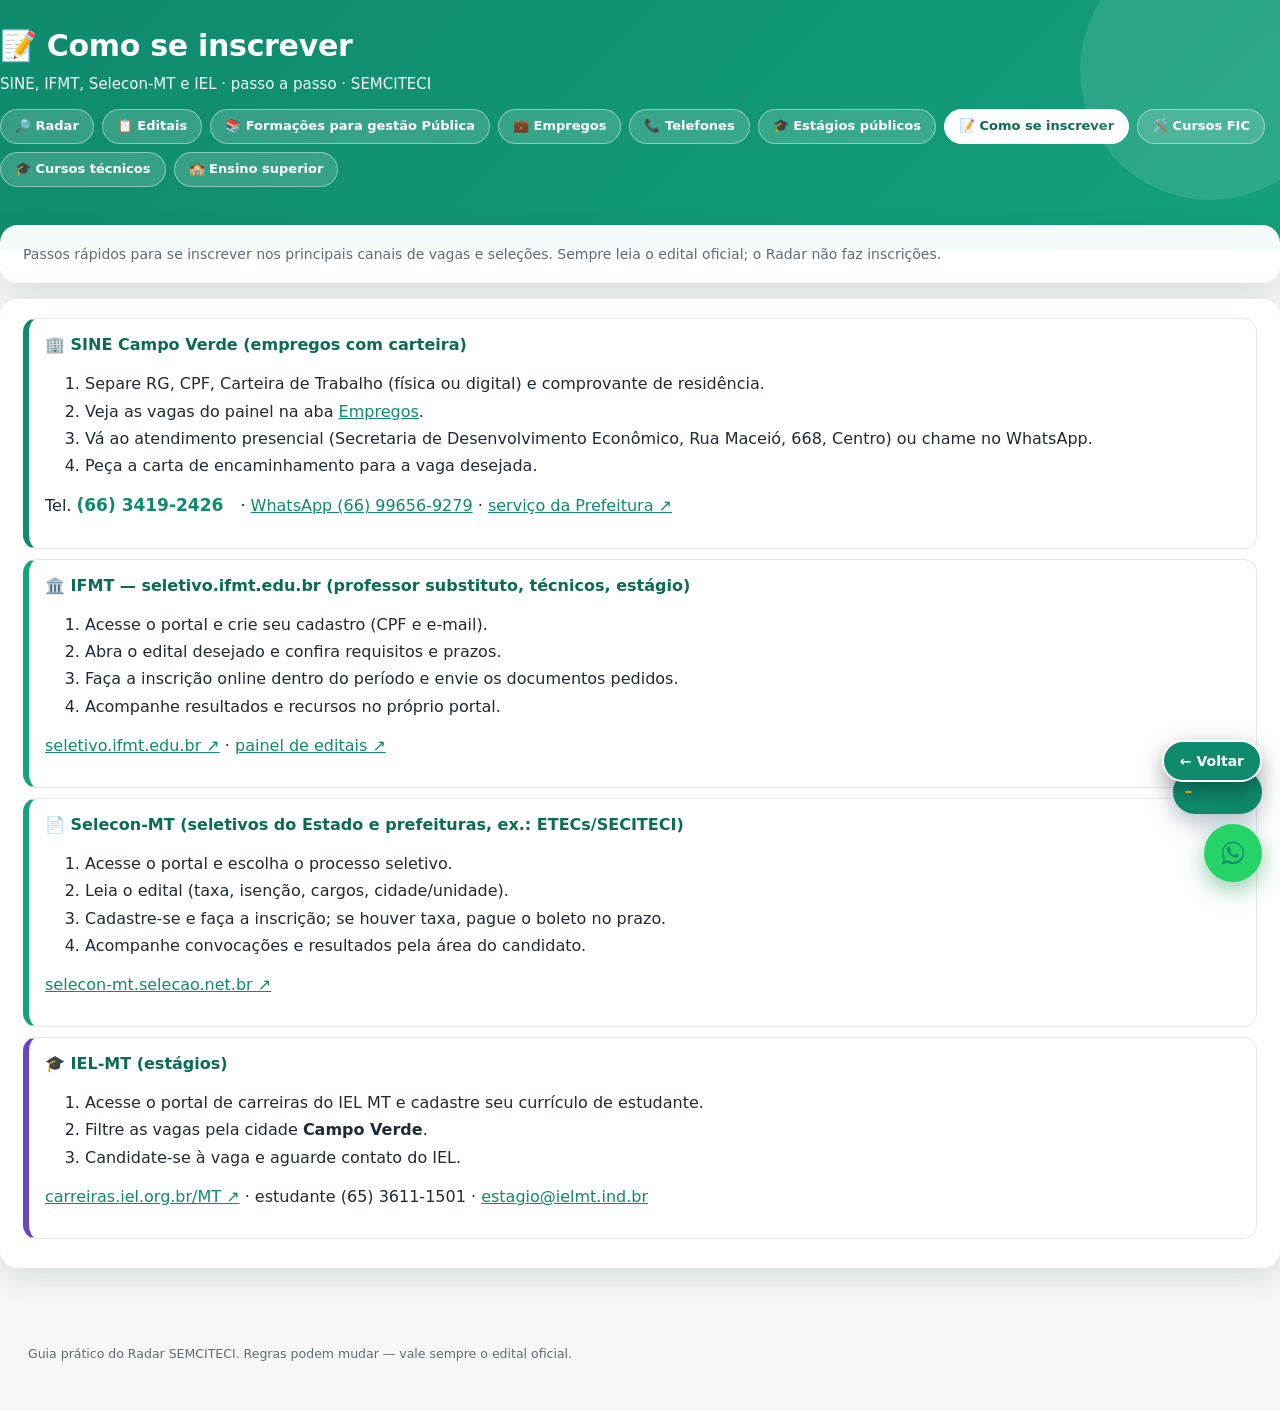
==== commit 98af54c7: "Force visible floating Voltar above visit counter" ====
--- a/como-se-inscrever.html
+++ b/como-se-inscrever.html
@@ -67,9 +67,9 @@
 body{font-size:16px!important;background:#f6f8f7!important}
 
 </style>
-<link rel="stylesheet" href="radar-fx.css?v=3">
+<link rel="stylesheet" href="radar-fx.css?v=4">
 <style>.cv-bloco{border:3px solid #1b8a3a;background:#e8f6ec;border-radius:14px;padding:12px;margin:0 0 18px}.cv-bloco h2{color:#0f5f27}.cv-bloco .card{border-left:6px solid #1b8a3a}.selo-cv{background:#1b8a3a;color:#fff;border-radius:999px;padding:2px 9px;font-size:12px;font-weight:700;margin-right:4px}ol.passos li{margin:4px 0}</style>
-<style id="voltar-css">.btn-voltar{position:static;display:inline-flex;align-items:center;gap:6px;background:#fff;color:#0b6b54!important;border:2px solid #0f8a6c;text-decoration:none;font:700 13px system-ui,sans-serif;padding:10px 14px;border-radius:999px;box-shadow:0 6px 18px rgba(0,0,0,.22);white-space:nowrap}.btn-voltar:hover{background:#e8f6ec}.flutuantes{z-index:100001!important}</style>
+<style id="voltar-css">.btn-voltar{position:fixed!important;right:18px!important;bottom:118px!important;z-index:100010!important;display:inline-flex!important;visibility:visible!important;opacity:1!important;align-items:center!important;gap:6px!important;background:#0f8a6c!important;color:#fff!important;border:2px solid #fff!important;text-decoration:none!important;font:700 14px system-ui,sans-serif!important;padding:11px 16px!important;border-radius:999px!important;box-shadow:0 8px 22px rgba(0,0,0,.35)!important;white-space:nowrap!important;pointer-events:auto!important}.btn-voltar:hover{background:#0b6b54!important;color:#fff!important}@media(max-width:640px){.btn-voltar{right:14px!important;bottom:112px!important}}</style>
 </head>
 <body>
 <header class="topo">
@@ -100,9 +100,9 @@
 <footer>
   <p>Guia prático do Radar SEMCITECI. Regras podem mudar — vale sempre o edital oficial.</p>
 </footer>
+<a class="btn-voltar" href="index.html" aria-label="Voltar para o Radar">← Voltar</a>
 <div class="flutuantes">
-  <a class="btn-voltar" href="index.html" aria-label="Voltar para o Radar">← Voltar</a>
-  <a class="visita-flutua" href="https://cloud.umami.is/share/7hVTdO6MIDLnGNvM" target="_blank" rel="noopener noreferrer" title="Ver estatísticas públicas" aria-label="Visitas ao Radar"><span class="n" id="visitaNum">–</span><span class="rot">visitas<br>no Radar</span></a>
+<a class="visita-flutua" href="https://cloud.umami.is/share/7hVTdO6MIDLnGNvM" target="_blank" rel="noopener noreferrer" title="Ver estatísticas públicas" aria-label="Visitas ao Radar"><span class="n" id="visitaNum">–</span><span class="rot">visitas<br>no Radar</span></a>
   <a class="zap-flutua" href="https://wa.me/556692629903?text=Ol%C3%A1%2C%20vim%20pelo%20Radar%20de%20Oportunidades%20e%20gostaria%20de%20falar%20com%20a%20SEMCITECI." target="_blank" rel="noopener" aria-label="Fale com a SEMCITECI pelo WhatsApp" title="Fale com a SEMCITECI"><svg width="28" height="28" viewBox="0 0 32 32" aria-hidden="true"><path fill="currentColor" d="M16 3C9 3 3.3 8.7 3.3 15.7c0 2.5.7 4.9 2 7L3 29l6.5-2.1c2 1.1 4.2 1.7 6.5 1.7 7 0 12.7-5.7 12.7-12.7S23 3 16 3zm0 23.2c-2.1 0-4.1-.6-5.9-1.7l-.4-.3-3.9 1.3 1.3-3.8-.3-.4c-1.2-1.8-1.9-3.9-1.9-6.1C4.9 9.6 9.9 4.7 16 4.7s11.1 5 11.1 11.1S22.1 26.2 16 26.2zm6.1-8.3c-.3-.2-2-1-2.3-1.1-.3-.1-.5-.2-.8.2-.2.3-.9 1.1-1.1 1.3-.2.2-.4.3-.7.1-.3-.2-1.4-.5-2.7-1.7-1-.9-1.7-2-1.9-2.3-.2-.3 0-.5.1-.7l.5-.6c.2-.2.2-.4.3-.6.1-.2 0-.5 0-.6l-1-2.5c-.3-.7-.5-.6-.8-.6h-.6c-.2 0-.6.1-.9.4-.3.3-1.2 1.1-1.2 2.8s1.2 3.2 1.4 3.5c.2.2 2.4 3.6 5.8 5 .8.3 1.4.5 1.9.7.8.3 1.5.2 2.1.1.6-.1 2-.8 2.2-1.6.3-.8.3-1.4.2-1.6-.1-.1-.3-.2-.6-.3z"/></svg></a>
 </div>
 <script>
--- a/radar-fx.css
+++ b/radar-fx.css
@@ -214,3 +214,30 @@
   header.topo h1 { font-size: 20px !important; }
   main { padding-left: 0 !important; padding-right: 0 !important; padding-bottom: 32px !important; margin-top: -28px !important; }
 }
+
+/* Voltar — sempre visível acima do medidor/WhatsApp */
+.btn-voltar{
+  position:fixed !important;
+  right:18px !important;
+  bottom:118px !important;
+  z-index:100010 !important;
+  display:inline-flex !important;
+  visibility:visible !important;
+  opacity:1 !important;
+  align-items:center !important;
+  gap:6px !important;
+  background:#0f8a6c !important;
+  color:#fff !important;
+  border:2px solid #fff !important;
+  text-decoration:none !important;
+  font:700 14px system-ui,sans-serif !important;
+  padding:11px 16px !important;
+  border-radius:999px !important;
+  box-shadow:0 8px 22px rgba(0,0,0,.35) !important;
+  white-space:nowrap !important;
+  pointer-events:auto !important;
+}
+.btn-voltar:hover{background:#0b6b54 !important;color:#fff !important;filter:brightness(1.05)}
+@media (max-width:640px){
+  .btn-voltar{right:14px !important;bottom:112px !important;font-size:13px !important;padding:10px 14px !important}
+}
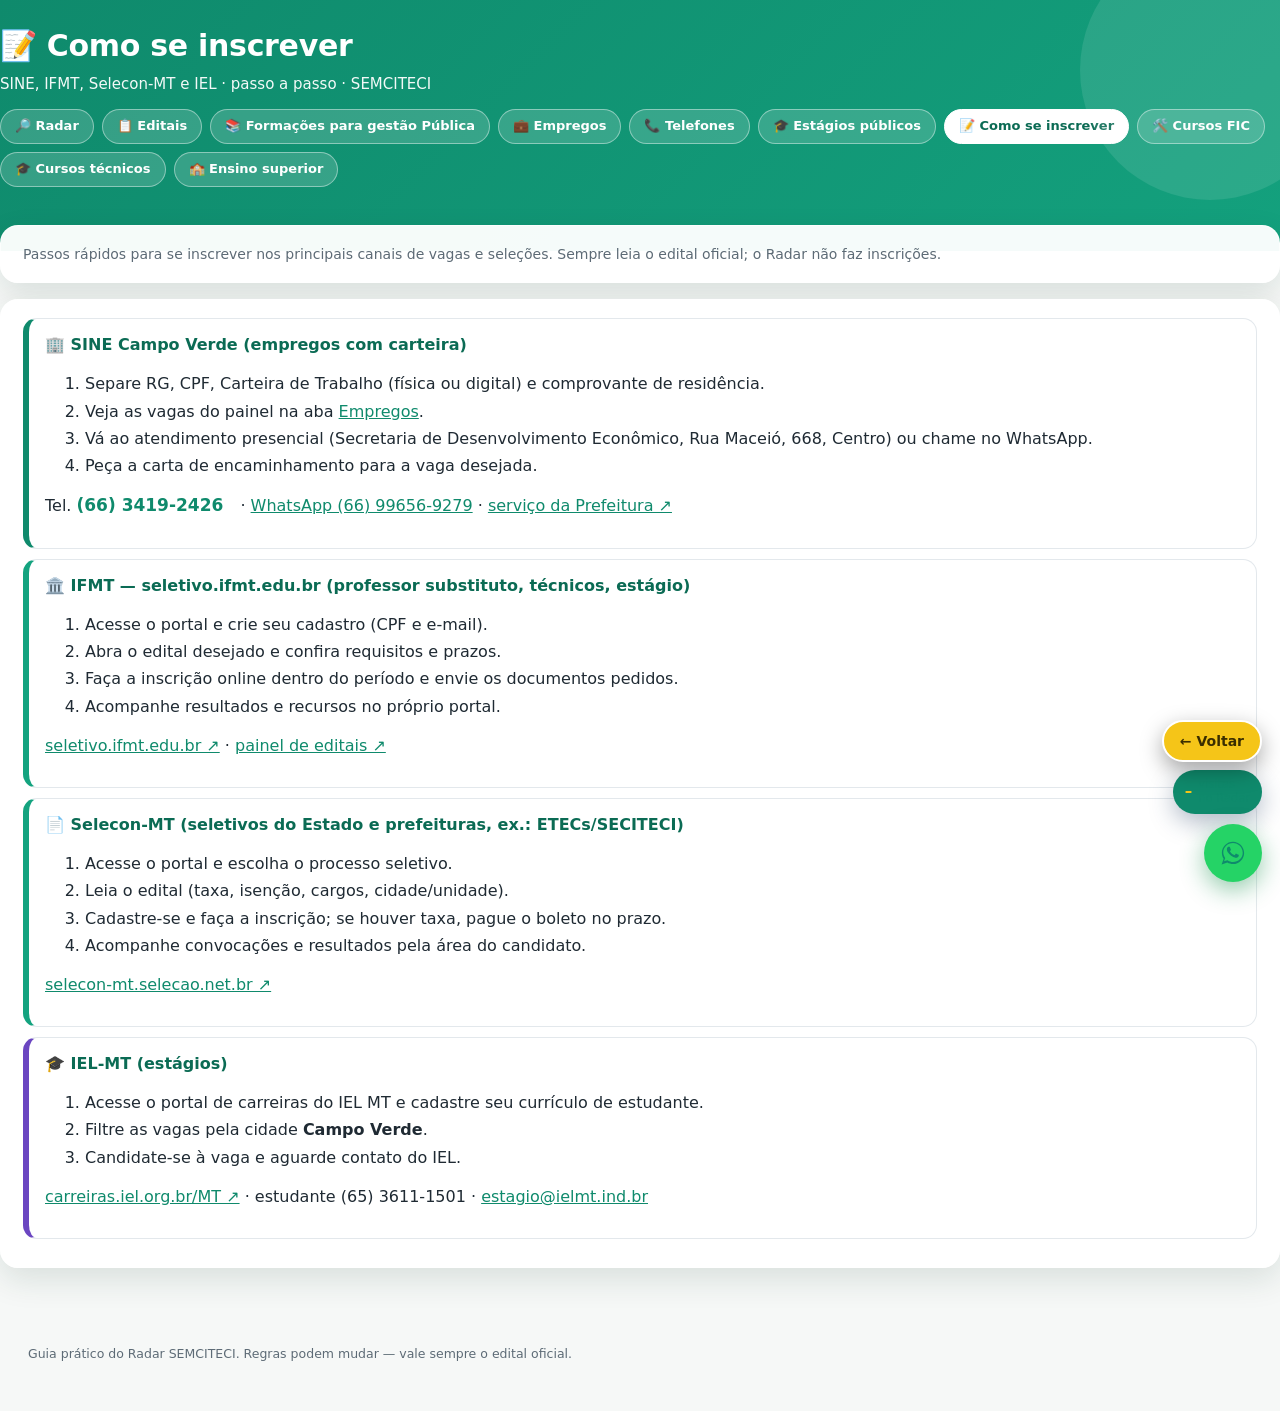
==== commit 00adda5e: "Voltar amarelo e um pouco mais acima do medidor" ====
--- a/como-se-inscrever.html
+++ b/como-se-inscrever.html
@@ -67,9 +67,9 @@
 body{font-size:16px!important;background:#f6f8f7!important}
 
 </style>
-<link rel="stylesheet" href="radar-fx.css?v=4">
+<link rel="stylesheet" href="radar-fx.css?v=5">
 <style>.cv-bloco{border:3px solid #1b8a3a;background:#e8f6ec;border-radius:14px;padding:12px;margin:0 0 18px}.cv-bloco h2{color:#0f5f27}.cv-bloco .card{border-left:6px solid #1b8a3a}.selo-cv{background:#1b8a3a;color:#fff;border-radius:999px;padding:2px 9px;font-size:12px;font-weight:700;margin-right:4px}ol.passos li{margin:4px 0}</style>
-<style id="voltar-css">.btn-voltar{position:fixed!important;right:18px!important;bottom:118px!important;z-index:100010!important;display:inline-flex!important;visibility:visible!important;opacity:1!important;align-items:center!important;gap:6px!important;background:#0f8a6c!important;color:#fff!important;border:2px solid #fff!important;text-decoration:none!important;font:700 14px system-ui,sans-serif!important;padding:11px 16px!important;border-radius:999px!important;box-shadow:0 8px 22px rgba(0,0,0,.35)!important;white-space:nowrap!important;pointer-events:auto!important}.btn-voltar:hover{background:#0b6b54!important;color:#fff!important}@media(max-width:640px){.btn-voltar{right:14px!important;bottom:112px!important}}</style>
+<style id="voltar-css">.btn-voltar{position:fixed!important;right:18px!important;bottom:138px!important;z-index:100010!important;display:inline-flex!important;visibility:visible!important;opacity:1!important;align-items:center!important;gap:6px!important;background:#f5c518!important;color:#3a2e00!important;border:2px solid #fff!important;text-decoration:none!important;font:700 14px system-ui,sans-serif!important;padding:11px 16px!important;border-radius:999px!important;box-shadow:0 8px 22px rgba(0,0,0,.35)!important;white-space:nowrap!important;pointer-events:auto!important}.btn-voltar:hover{background:#ffe566!important;color:#3a2e00!important}@media(max-width:640px){.btn-voltar{right:14px!important;bottom:132px!important}}</style>
 </head>
 <body>
 <header class="topo">
--- a/radar-fx.css
+++ b/radar-fx.css
@@ -219,15 +219,15 @@
 .btn-voltar{
   position:fixed !important;
   right:18px !important;
-  bottom:118px !important;
+  bottom:138px !important;
   z-index:100010 !important;
   display:inline-flex !important;
   visibility:visible !important;
   opacity:1 !important;
   align-items:center !important;
   gap:6px !important;
-  background:#0f8a6c !important;
-  color:#fff !important;
+  background:#f5c518 !important;
+  color:#3a2e00 !important;
   border:2px solid #fff !important;
   text-decoration:none !important;
   font:700 14px system-ui,sans-serif !important;
@@ -237,7 +237,8 @@
   white-space:nowrap !important;
   pointer-events:auto !important;
 }
-.btn-voltar:hover{background:#0b6b54 !important;color:#fff !important;filter:brightness(1.05)}
+.btn-voltar:hover{background:#ffe566 !important;color:#3a2e00 !important;filter:brightness(1.05)}
 @media (max-width:640px){
-  .btn-voltar{right:14px !important;bottom:112px !important;font-size:13px !important;padding:10px 14px !important}
-}
+  .btn-voltar{right:14px !important;bottom:132px !important;font-size:13px !important;padding:10px 14px !important}
+}
+
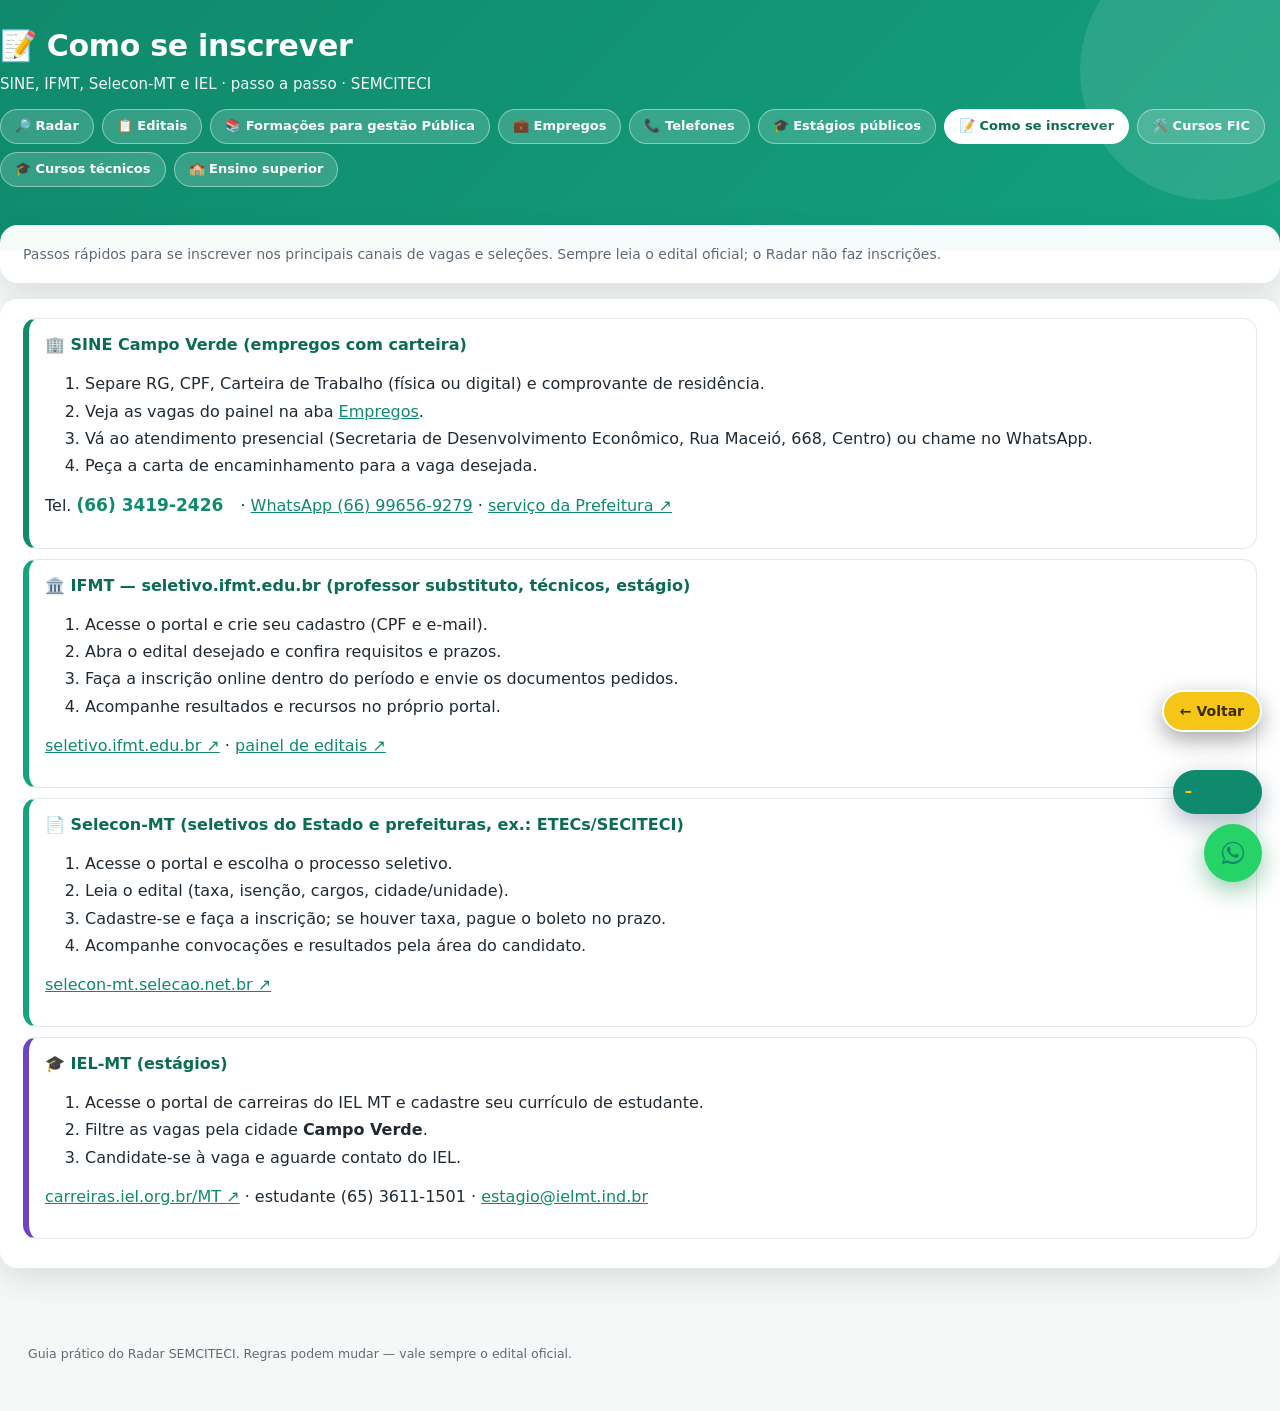
==== commit 5a22a9e0: "Voltar yellow higher clearance above visit meter" ====
--- a/como-se-inscrever.html
+++ b/como-se-inscrever.html
@@ -67,9 +67,9 @@
 body{font-size:16px!important;background:#f6f8f7!important}
 
 </style>
-<link rel="stylesheet" href="radar-fx.css?v=5">
+<link rel="stylesheet" href="radar-fx.css?v=6">
 <style>.cv-bloco{border:3px solid #1b8a3a;background:#e8f6ec;border-radius:14px;padding:12px;margin:0 0 18px}.cv-bloco h2{color:#0f5f27}.cv-bloco .card{border-left:6px solid #1b8a3a}.selo-cv{background:#1b8a3a;color:#fff;border-radius:999px;padding:2px 9px;font-size:12px;font-weight:700;margin-right:4px}ol.passos li{margin:4px 0}</style>
-<style id="voltar-css">.btn-voltar{position:fixed!important;right:18px!important;bottom:138px!important;z-index:100010!important;display:inline-flex!important;visibility:visible!important;opacity:1!important;align-items:center!important;gap:6px!important;background:#f5c518!important;color:#3a2e00!important;border:2px solid #fff!important;text-decoration:none!important;font:700 14px system-ui,sans-serif!important;padding:11px 16px!important;border-radius:999px!important;box-shadow:0 8px 22px rgba(0,0,0,.35)!important;white-space:nowrap!important;pointer-events:auto!important}.btn-voltar:hover{background:#ffe566!important;color:#3a2e00!important}@media(max-width:640px){.btn-voltar{right:14px!important;bottom:132px!important}}</style>
+<style id="voltar-css">a.btn-voltar,.btn-voltar{position:fixed!important;right:18px!important;bottom:168px!important;z-index:100010!important;display:inline-flex!important;visibility:visible!important;opacity:1!important;align-items:center!important;gap:6px!important;background:#f5c518!important;background-image:none!important;color:#3a2e00!important;-webkit-text-fill-color:#3a2e00!important;border:2px solid #fff!important;text-decoration:none!important;font:700 14px system-ui,sans-serif!important;padding:11px 16px!important;border-radius:999px!important;box-shadow:0 8px 22px rgba(0,0,0,.35)!important;white-space:nowrap!important;pointer-events:auto!important}a.btn-voltar:hover,.btn-voltar:hover{background:#ffe566!important;color:#3a2e00!important;-webkit-text-fill-color:#3a2e00!important}@media(max-width:640px){a.btn-voltar,.btn-voltar{right:14px!important;bottom:160px!important}}</style>
 </head>
 <body>
 <header class="topo">
--- a/radar-fx.css
+++ b/radar-fx.css
@@ -215,11 +215,12 @@
   main { padding-left: 0 !important; padding-right: 0 !important; padding-bottom: 32px !important; margin-top: -28px !important; }
 }
 
-/* Voltar — sempre visível acima do medidor/WhatsApp */
+/* Voltar — amarelo, acima do medidor */
+a.btn-voltar,
 .btn-voltar{
   position:fixed !important;
   right:18px !important;
-  bottom:138px !important;
+  bottom:168px !important;
   z-index:100010 !important;
   display:inline-flex !important;
   visibility:visible !important;
@@ -227,7 +228,9 @@
   align-items:center !important;
   gap:6px !important;
   background:#f5c518 !important;
+  background-image:none !important;
   color:#3a2e00 !important;
+  -webkit-text-fill-color:#3a2e00 !important;
   border:2px solid #fff !important;
   text-decoration:none !important;
   font:700 14px system-ui,sans-serif !important;
@@ -237,8 +240,9 @@
   white-space:nowrap !important;
   pointer-events:auto !important;
 }
-.btn-voltar:hover{background:#ffe566 !important;color:#3a2e00 !important;filter:brightness(1.05)}
+a.btn-voltar:hover,
+.btn-voltar:hover{background:#ffe566 !important;color:#3a2e00 !important;-webkit-text-fill-color:#3a2e00 !important}
 @media (max-width:640px){
-  .btn-voltar{right:14px !important;bottom:132px !important;font-size:13px !important;padding:10px 14px !important}
-}
-
+  a.btn-voltar,.btn-voltar{right:14px !important;bottom:160px !important}
+}
+
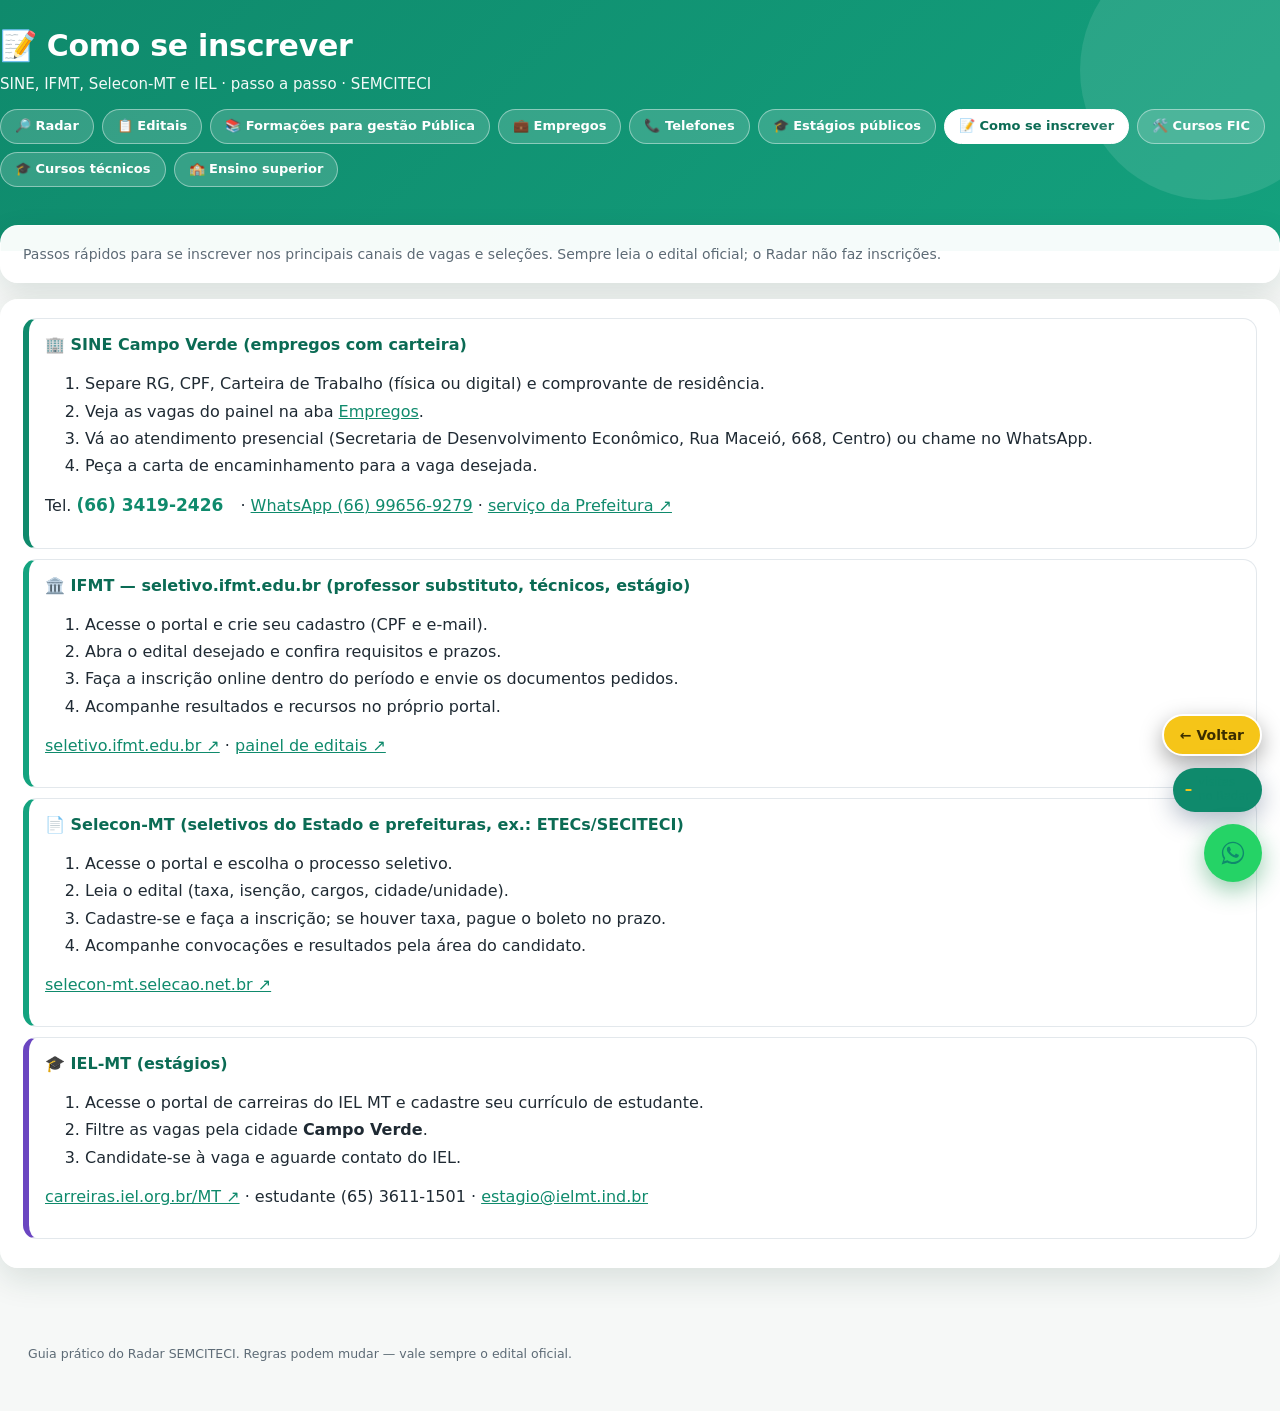
==== commit 85e1eaa4: "Voltar yellow in float stack with gap above visit meter" ====
--- a/como-se-inscrever.html
+++ b/como-se-inscrever.html
@@ -67,9 +67,9 @@
 body{font-size:16px!important;background:#f6f8f7!important}
 
 </style>
-<link rel="stylesheet" href="radar-fx.css?v=6">
+<link rel="stylesheet" href="radar-fx.css?v=7">
 <style>.cv-bloco{border:3px solid #1b8a3a;background:#e8f6ec;border-radius:14px;padding:12px;margin:0 0 18px}.cv-bloco h2{color:#0f5f27}.cv-bloco .card{border-left:6px solid #1b8a3a}.selo-cv{background:#1b8a3a;color:#fff;border-radius:999px;padding:2px 9px;font-size:12px;font-weight:700;margin-right:4px}ol.passos li{margin:4px 0}</style>
-<style id="voltar-css">a.btn-voltar,.btn-voltar{position:fixed!important;right:18px!important;bottom:168px!important;z-index:100010!important;display:inline-flex!important;visibility:visible!important;opacity:1!important;align-items:center!important;gap:6px!important;background:#f5c518!important;background-image:none!important;color:#3a2e00!important;-webkit-text-fill-color:#3a2e00!important;border:2px solid #fff!important;text-decoration:none!important;font:700 14px system-ui,sans-serif!important;padding:11px 16px!important;border-radius:999px!important;box-shadow:0 8px 22px rgba(0,0,0,.35)!important;white-space:nowrap!important;pointer-events:auto!important}a.btn-voltar:hover,.btn-voltar:hover{background:#ffe566!important;color:#3a2e00!important;-webkit-text-fill-color:#3a2e00!important}@media(max-width:640px){a.btn-voltar,.btn-voltar{right:14px!important;bottom:160px!important}}</style>
+<style id="voltar-css">.flutuantes{position:fixed!important;right:18px!important;bottom:18px!important;z-index:100010!important;display:flex!important;flex-direction:column!important;align-items:flex-end!important;gap:12px!important}.flutuantes .zap-flutua{position:static!important;right:auto!important;bottom:auto!important}a.btn-voltar,.btn-voltar{position:static!important;display:inline-flex!important;visibility:visible!important;opacity:1!important;align-items:center!important;gap:6px!important;background:#f5c518!important;background-image:none!important;color:#3a2e00!important;-webkit-text-fill-color:#3a2e00!important;border:2px solid #fff!important;text-decoration:none!important;font:700 14px system-ui,sans-serif!important;padding:11px 16px!important;border-radius:999px!important;box-shadow:0 8px 22px rgba(0,0,0,.35)!important;white-space:nowrap!important;pointer-events:auto!important;margin:0!important}a.btn-voltar:hover,.btn-voltar:hover{background:#ffe566!important;color:#3a2e00!important;-webkit-text-fill-color:#3a2e00!important}@media(max-width:640px){.flutuantes{right:14px!important;bottom:14px!important}}</style>
 </head>
 <body>
 <header class="topo">
@@ -100,9 +100,9 @@
 <footer>
   <p>Guia prático do Radar SEMCITECI. Regras podem mudar — vale sempre o edital oficial.</p>
 </footer>
+<div class="flutuantes">
 <a class="btn-voltar" href="index.html" aria-label="Voltar para o Radar">← Voltar</a>
-<div class="flutuantes">
-<a class="visita-flutua" href="https://cloud.umami.is/share/7hVTdO6MIDLnGNvM" target="_blank" rel="noopener noreferrer" title="Ver estatísticas públicas" aria-label="Visitas ao Radar"><span class="n" id="visitaNum">–</span><span class="rot">visitas<br>no Radar</span></a>
+  <a class="visita-flutua" href="https://cloud.umami.is/share/7hVTdO6MIDLnGNvM" target="_blank" rel="noopener noreferrer" title="Ver estatísticas públicas" aria-label="Visitas ao Radar"><span class="n" id="visitaNum">–</span><span class="rot">visitas<br>no Radar</span></a>
   <a class="zap-flutua" href="https://wa.me/556692629903?text=Ol%C3%A1%2C%20vim%20pelo%20Radar%20de%20Oportunidades%20e%20gostaria%20de%20falar%20com%20a%20SEMCITECI." target="_blank" rel="noopener" aria-label="Fale com a SEMCITECI pelo WhatsApp" title="Fale com a SEMCITECI"><svg width="28" height="28" viewBox="0 0 32 32" aria-hidden="true"><path fill="currentColor" d="M16 3C9 3 3.3 8.7 3.3 15.7c0 2.5.7 4.9 2 7L3 29l6.5-2.1c2 1.1 4.2 1.7 6.5 1.7 7 0 12.7-5.7 12.7-12.7S23 3 16 3zm0 23.2c-2.1 0-4.1-.6-5.9-1.7l-.4-.3-3.9 1.3 1.3-3.8-.3-.4c-1.2-1.8-1.9-3.9-1.9-6.1C4.9 9.6 9.9 4.7 16 4.7s11.1 5 11.1 11.1S22.1 26.2 16 26.2zm6.1-8.3c-.3-.2-2-1-2.3-1.1-.3-.1-.5-.2-.8.2-.2.3-.9 1.1-1.1 1.3-.2.2-.4.3-.7.1-.3-.2-1.4-.5-2.7-1.7-1-.9-1.7-2-1.9-2.3-.2-.3 0-.5.1-.7l.5-.6c.2-.2.2-.4.3-.6.1-.2 0-.5 0-.6l-1-2.5c-.3-.7-.5-.6-.8-.6h-.6c-.2 0-.6.1-.9.4-.3.3-1.2 1.1-1.2 2.8s1.2 3.2 1.4 3.5c.2.2 2.4 3.6 5.8 5 .8.3 1.4.5 1.9.7.8.3 1.5.2 2.1.1.6-.1 2-.8 2.2-1.6.3-.8.3-1.4.2-1.6-.1-.1-.3-.2-.6-.3z"/></svg></a>
 </div>
 <script>
--- a/radar-fx.css
+++ b/radar-fx.css
@@ -215,13 +215,21 @@
   main { padding-left: 0 !important; padding-right: 0 !important; padding-bottom: 32px !important; margin-top: -28px !important; }
 }
 
-/* Voltar — amarelo, acima do medidor */
+/* Voltar amarelo no stack flutuante (acima do medidor) */
+.flutuantes{
+  position:fixed !important;
+  right:18px !important;
+  bottom:18px !important;
+  z-index:100010 !important;
+  display:flex !important;
+  flex-direction:column !important;
+  align-items:flex-end !important;
+  gap:12px !important;
+}
+.flutuantes .zap-flutua{position:static !important;right:auto !important;bottom:auto !important}
 a.btn-voltar,
 .btn-voltar{
-  position:fixed !important;
-  right:18px !important;
-  bottom:168px !important;
-  z-index:100010 !important;
+  position:static !important;
   display:inline-flex !important;
   visibility:visible !important;
   opacity:1 !important;
@@ -239,10 +247,10 @@
   box-shadow:0 8px 22px rgba(0,0,0,.35) !important;
   white-space:nowrap !important;
   pointer-events:auto !important;
+  margin:0 !important;
 }
 a.btn-voltar:hover,
 .btn-voltar:hover{background:#ffe566 !important;color:#3a2e00 !important;-webkit-text-fill-color:#3a2e00 !important}
 @media (max-width:640px){
-  a.btn-voltar,.btn-voltar{right:14px !important;bottom:160px !important}
-}
-
+  .flutuantes{right:14px !important;bottom:14px !important}
+}
